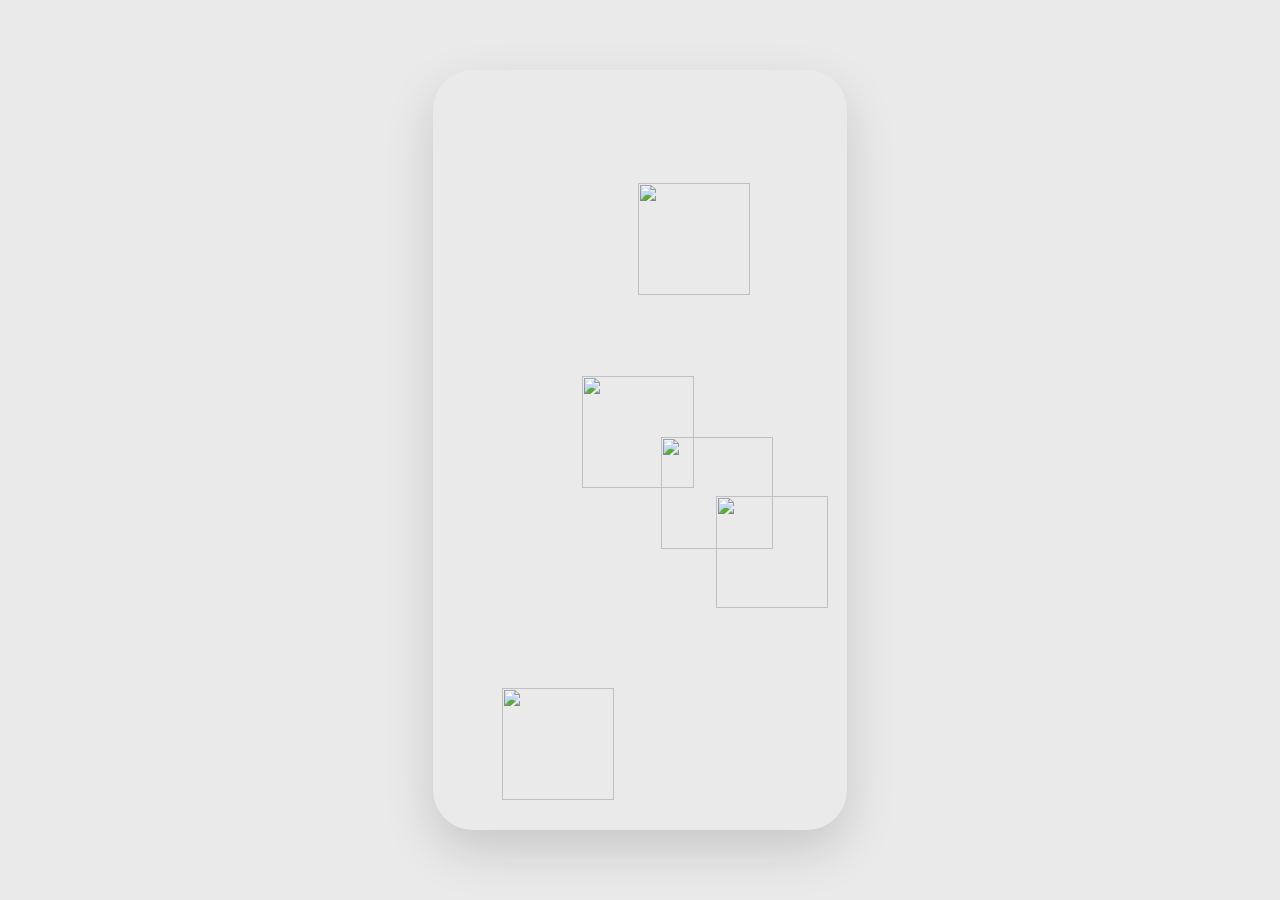
==== home.html @ 7d128327 "Add files via upload" ====
<!DOCTYPE html>
<html lang="ko">
<head>
    <meta charset="UTF-8" />
    <meta name="viewport" content="width=device-width, initial-scale=1.0" />
    <title>OSL Home</title>
    <link rel="stylesheet" href="style.css" />
</head>
<body>

<div class="mobile-frame" id="mobileFrame">
    
    <!-- 팝업 -->
    <div class="popup-overlay" id="popupOverlay">
        <div class="popup">
            <button class="close-btn" id="closePopup">✕</button>
            <div class="popup-content" id="popupContent">
                <!-- JS로 내용 변경 -->
            </div>
        </div>
    </div>

</div>

<script src="script.js"></script>
</body>
</html>
---- style.css ----
* {
    margin: 0;
    padding: 0;
    box-sizing: border-box;
    font-family: -apple-system, BlinkMacSystemFont, "Helvetica Neue", sans-serif;
}

body {
    display: flex;
    justify-content: center;
    align-items: center;
    background: #eaeaea;
    height: 100vh;
}

/* 모바일 프레임 */
.mobile-frame {
    width: 414px;
    height: 760px;
    border-radius: 40px;
    overflow: hidden;
    box-shadow: 0 20px 50px rgba(0,0,0,0.15);
    position: relative;

    background-image: url("img/background.png");
    background-size: cover;
    background-position: center;
    background-repeat: no-repeat;
}

/* 아이콘 */
.icon {
    width: 112px;
    height: 112px;
    position: absolute;
    cursor: pointer;
    transition: transform 0.2s ease;
    z-index: 1; /* 아이콘 기본 레이어 */
}

.icon:active {
    transform: scale(0.9);
}

/* ===== 팝업 ===== */

.popup-overlay {
    position: absolute;
    inset: 0;
    background: rgba(0,0,0,0.4);
    display: none;
    justify-content: center;
    align-items: center;

    z-index: 999; /* 가장 위로 */
}

.popup {
    width: 85%;
    height: 70%;
    background: white;
    border-radius: 20px;
    position: relative;
    padding: 20px;
    display: flex;
    flex-direction: column;
}

/* 스크롤 영역 */
.popup-content {
    margin-top: 40px;
    overflow-y: auto;
}

/* 닫기 버튼 */
.close-btn {
    position: absolute;
    top: 12px;
    right: 16px;
    background: none;
    border: none;
    font-size: 20px;
    cursor: pointer;
}
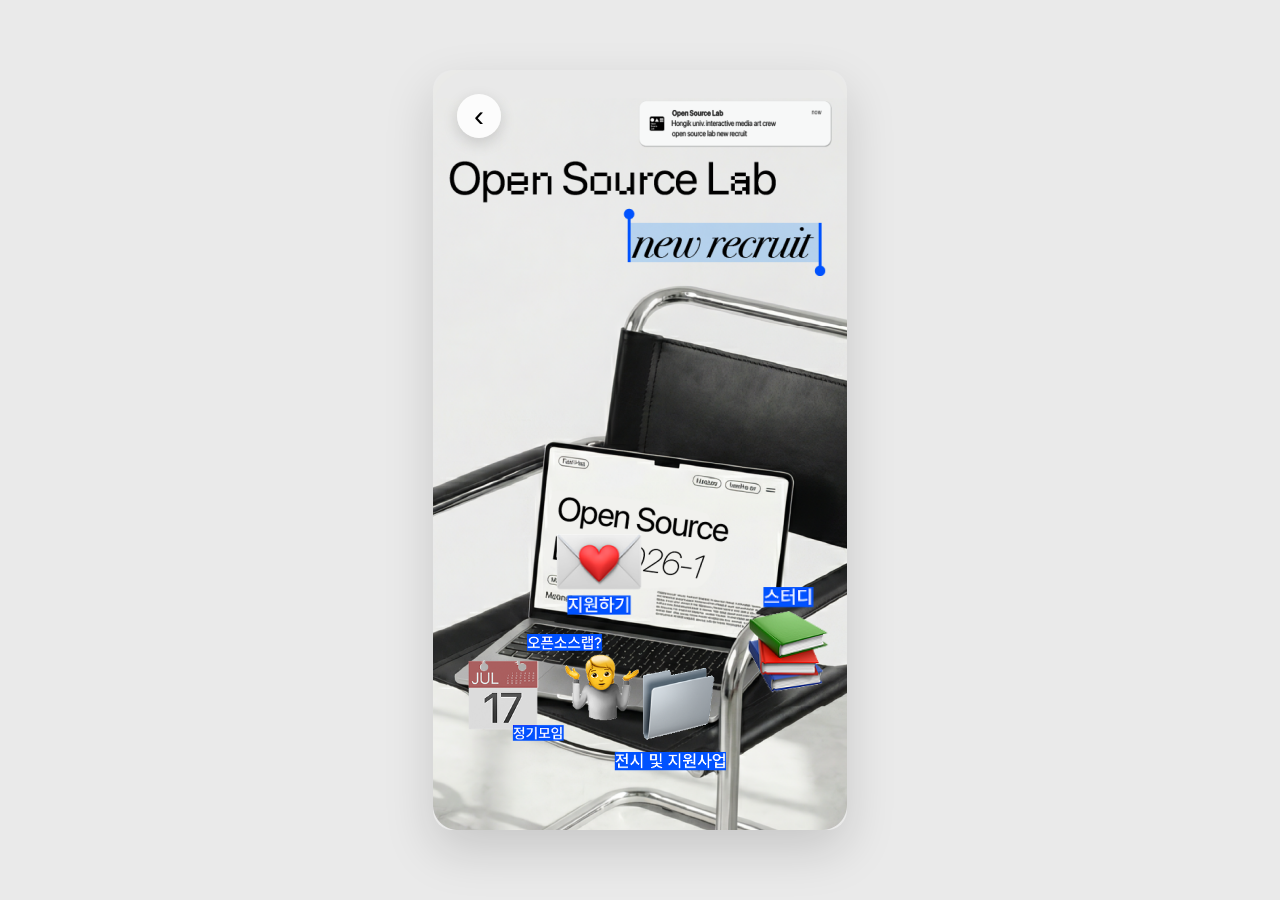
==== commit 9d09057d: "Add files via upload" ====
--- a/home.html
+++ b/home.html
@@ -9,6 +9,8 @@
 <body>
 
 <div class="mobile-frame" id="mobileFrame">
+
+    <a href="index.html" class="back-btn">‹</a>
     
     <!-- 팝업 -->
     <div class="popup-overlay" id="popupOverlay">
--- a/style.css
+++ b/style.css
@@ -17,7 +17,7 @@
 .mobile-frame {
     width: 414px;
     height: 760px;
-    border-radius: 40px;
+    border-radius: 20px;
     overflow: hidden;
     box-shadow: 0 20px 50px rgba(0,0,0,0.15);
     position: relative;
@@ -30,12 +30,12 @@
 
 /* 아이콘 */
 .icon {
-    width: 112px;
-    height: 112px;
     position: absolute;
     cursor: pointer;
     transition: transform 0.2s ease;
-    z-index: 1; /* 아이콘 기본 레이어 */
+    z-index: 1;
+    width: 112px;
+    height: auto;
 }
 
 .icon:active {
@@ -81,4 +81,77 @@
     border: none;
     font-size: 20px;
     cursor: pointer;
+}
+
+/* ===== index 버튼 영역 ===== */
+
+.button-container {
+    position: absolute;
+    top: 50%;
+    left: 50%;
+    transform: translate(-50%, -20%);
+    
+    width: 85%;
+    
+    display: flex;
+    flex-direction: column;
+    gap: 20px;
+}
+
+.btn {
+    display: flex;
+    justify-content: center;
+    align-items: center;
+
+    height: 70px;
+    border-radius: 30px;
+
+    background: rgba(255, 255, 255, 0.9);
+    backdrop-filter: blur(10px);
+
+    text-decoration: none;
+    color: black;
+    font-size: 20px;
+    font-weight: 600;
+
+    box-shadow: 0 10px 25px rgba(0,0,0,0.15);
+    transition: all 0.2s ease;
+}
+
+.btn:active {
+    transform: scale(0.97);
+}
+
+/* ===== 뒤로가기 버튼 ===== */
+
+.back-btn {
+    position: absolute;
+    top: 24px;
+    left: 24px;
+
+    width: 44px;
+    height: 44px;
+
+    display: flex;
+    justify-content: center;
+    align-items: center;
+
+    border-radius: 50%;
+    text-decoration: none;
+
+    font-size: 30px;
+    font-weight: 300;
+    color: black;
+
+    background: rgba(255,255,255,0.85);
+    backdrop-filter: blur(8px);
+
+    box-shadow: 0 5px 15px rgba(0,0,0,0.15);
+    z-index: 1000;
+    transition: transform 0.15s ease;
+
+}
+
+.back-btn:active {
+    transform: scale(0.9);
 }
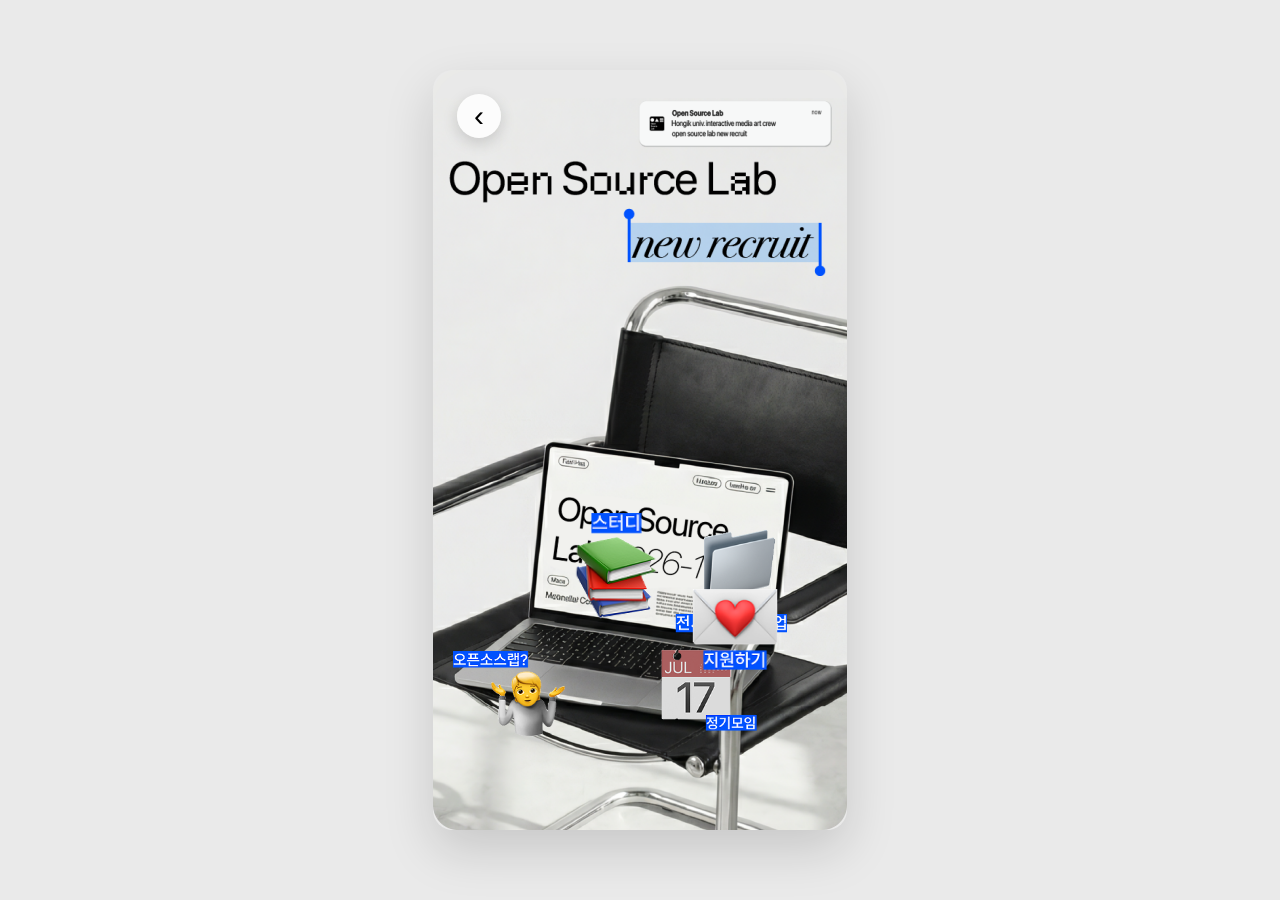
==== commit 38ca7683: "Add files via upload" ====
--- a/home.html
+++ b/home.html
@@ -17,7 +17,7 @@
         <div class="popup">
             <button class="close-btn" id="closePopup">✕</button>
             <div class="popup-content" id="popupContent">
-                <!-- JS로 내용 변경 -->
+                 <img src="img/icon2-1.png" class="popup-image" id="popupImage">
             </div>
         </div>
     </div>
--- a/style.css
+++ b/style.css
@@ -57,11 +57,11 @@
 
 .popup {
     width: 85%;
-    height: 70%;
+    height: 80%;
     background: white;
     border-radius: 20px;
     position: relative;
-    padding: 20px;
+    padding: 30px;
     display: flex;
     flex-direction: column;
 }
@@ -70,6 +70,12 @@
 .popup-content {
     margin-top: 40px;
     overflow-y: auto;
+}
+
+.popup-image {
+    width: 100%;          /* 여백 제외 영역에 맞춤 */
+    height: auto;
+    display: block;
 }
 
 /* 닫기 버튼 */
@@ -90,12 +96,11 @@
     top: 50%;
     left: 50%;
     transform: translate(-50%, -20%);
-    
     width: 85%;
     
     display: flex;
     flex-direction: column;
-    gap: 20px;
+    gap: 10px;
 }
 
 .btn {
@@ -103,15 +108,15 @@
     justify-content: center;
     align-items: center;
 
-    height: 70px;
-    border-radius: 30px;
+    height: 60px;
+    border-radius: 20px;
 
     background: rgba(255, 255, 255, 0.9);
     backdrop-filter: blur(10px);
 
     text-decoration: none;
     color: black;
-    font-size: 20px;
+    font-size: 17px;
     font-weight: 600;
 
     box-shadow: 0 10px 25px rgba(0,0,0,0.15);
@@ -154,4 +159,11 @@
 
 .back-btn:active {
     transform: scale(0.9);
+}
+
+/* 팝업 열릴 때 뒤로가기 버튼 비활성화 */
+
+.back-btn.disabled {
+    opacity: 0.3;              /* 어둡게 */
+    pointer-events: none;      /* 클릭 막기 */
 }
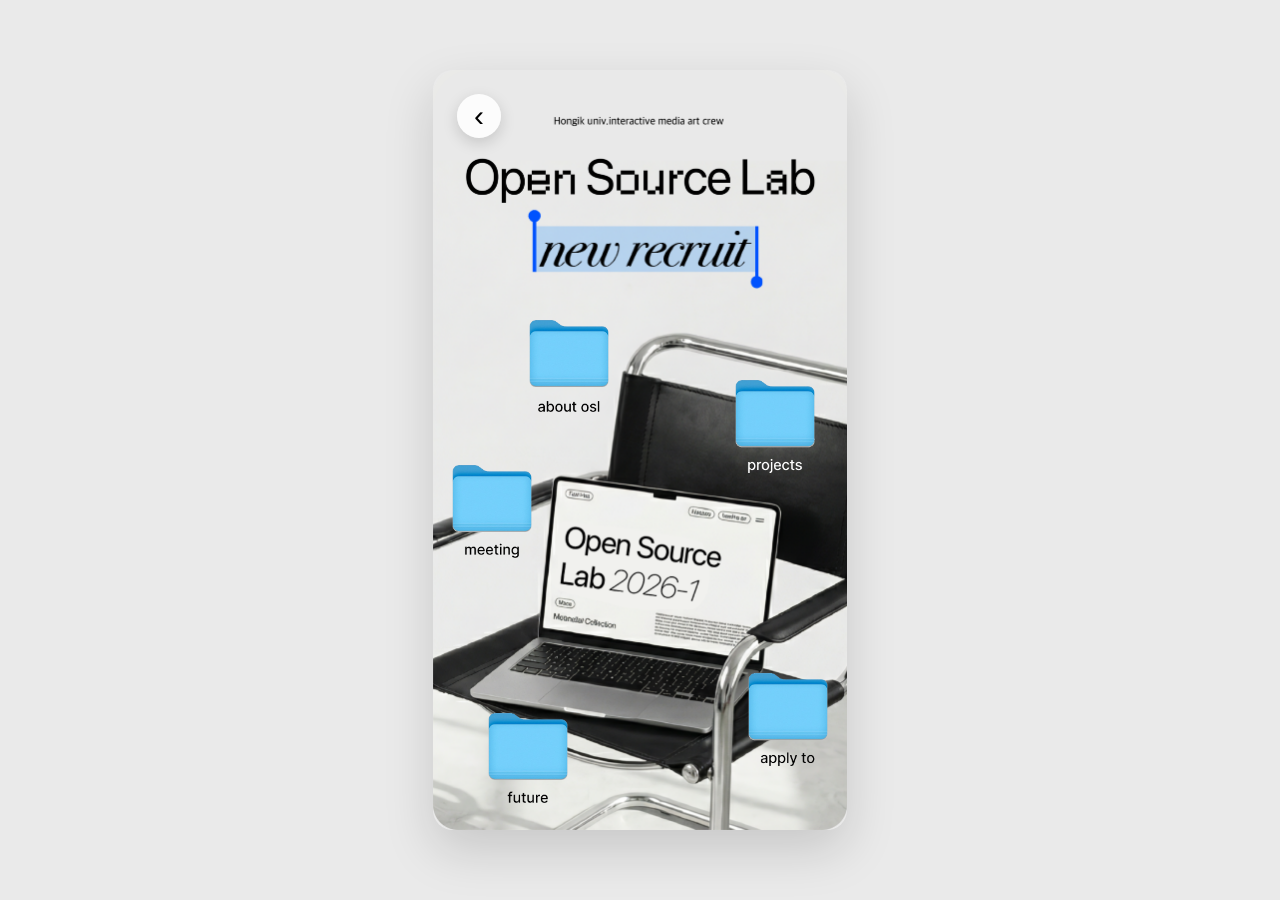
==== commit f27a2d25: "Add files via upload" ====
--- a/home.html
+++ b/home.html
@@ -3,7 +3,7 @@
 <head>
     <meta charset="UTF-8" />
     <meta name="viewport" content="width=device-width, initial-scale=1.0" />
-    <title>OSL Home</title>
+    <title>OSL 2026 recruit!</title>
     <link rel="stylesheet" href="style.css" />
 </head>
 <body>
--- a/style.css
+++ b/style.css
@@ -34,7 +34,8 @@
     cursor: pointer;
     transition: transform 0.2s ease;
     z-index: 1;
-    width: 112px;
+
+    width: 80px;   /* 112 → 80으로 축소 */
     height: auto;
 }
 
@@ -57,13 +58,14 @@
 
 .popup {
     width: 85%;
-    height: 80%;
+    height: 78%;
     background: white;
     border-radius: 20px;
     position: relative;
     padding: 30px;
     display: flex;
     flex-direction: column;
+    top: 7%;
 }
 
 /* 스크롤 영역 */
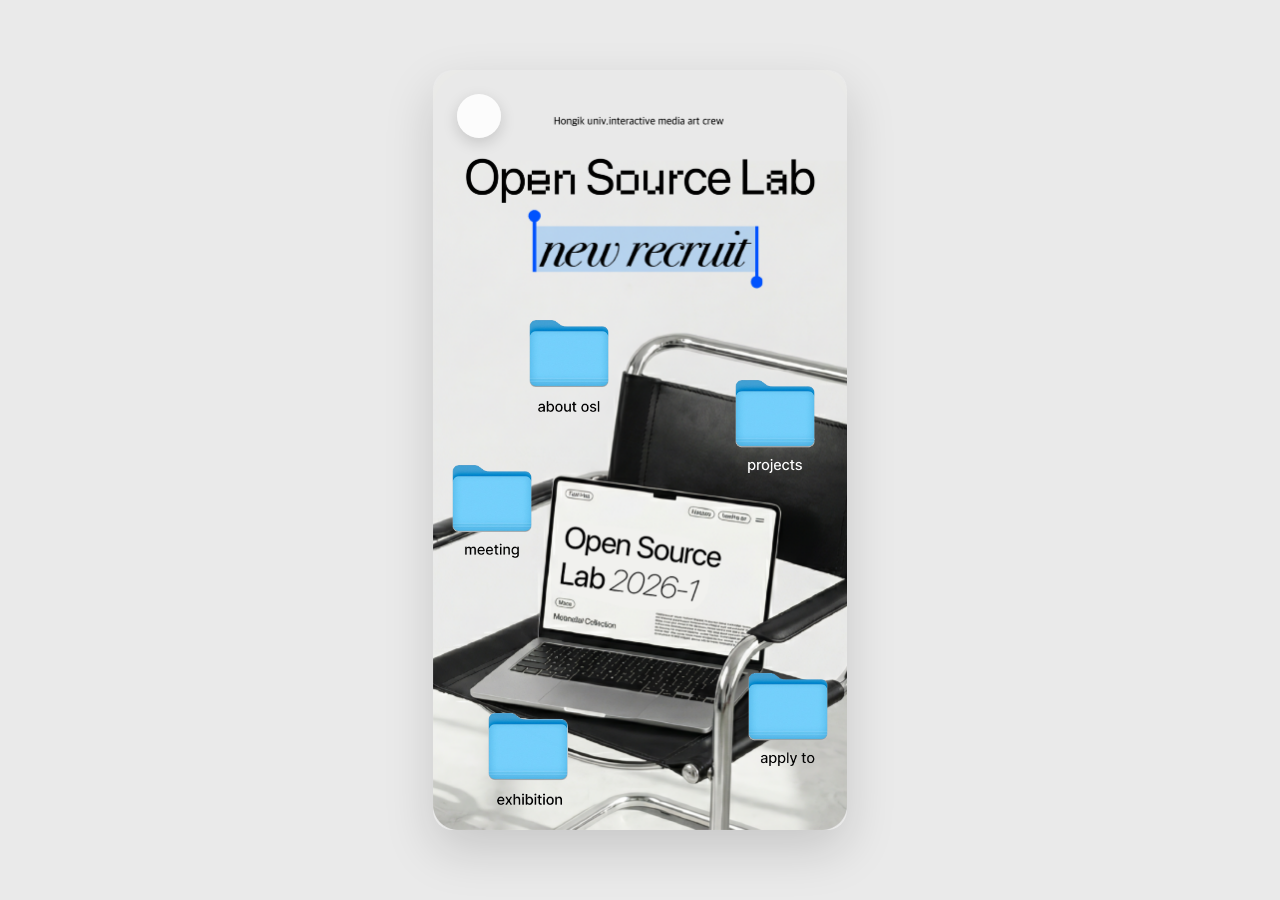
==== commit 904aee70: "Add files via upload" ====
--- a/home.html
+++ b/home.html
@@ -10,7 +10,7 @@
 
 <div class="mobile-frame" id="mobileFrame">
 
-    <a href="index.html" class="back-btn">‹</a>
+    <a href="index.html" class="back-btn"></a>
     
     <!-- 팝업 -->
     <div class="popup-overlay" id="popupOverlay">
--- a/style.css
+++ b/style.css
@@ -34,7 +34,6 @@
     cursor: pointer;
     transition: transform 0.2s ease;
     z-index: 1;
-
     width: 80px;   /* 112 → 80으로 축소 */
     height: auto;
 }
@@ -43,7 +42,7 @@
     transform: scale(0.9);
 }
 
-/* ===== 팝업 ===== */
+/* 팝업 */
 
 .popup-overlay {
     position: absolute;
@@ -53,7 +52,7 @@
     justify-content: center;
     align-items: center;
 
-    z-index: 999; /* 가장 위로 */
+    z-index: 999;
 }
 
 .popup {
@@ -75,7 +74,7 @@
 }
 
 .popup-image {
-    width: 100%;          /* 여백 제외 영역에 맞춤 */
+    width: 100%;
     height: auto;
     display: block;
 }
@@ -91,8 +90,7 @@
     cursor: pointer;
 }
 
-/* ===== index 버튼 영역 ===== */
-
+/* index 버튼 */
 .button-container {
     position: absolute;
     top: 50%;
@@ -129,7 +127,7 @@
     transform: scale(0.97);
 }
 
-/* ===== 뒤로가기 버튼 ===== */
+/* 뒤로가기 버튼 */
 
 .back-btn {
     position: absolute;
@@ -166,6 +164,6 @@
 /* 팝업 열릴 때 뒤로가기 버튼 비활성화 */
 
 .back-btn.disabled {
-    opacity: 0.3;              /* 어둡게 */
-    pointer-events: none;      /* 클릭 막기 */
+    opacity: 0.3;           
+    pointer-events: none;    
 }
